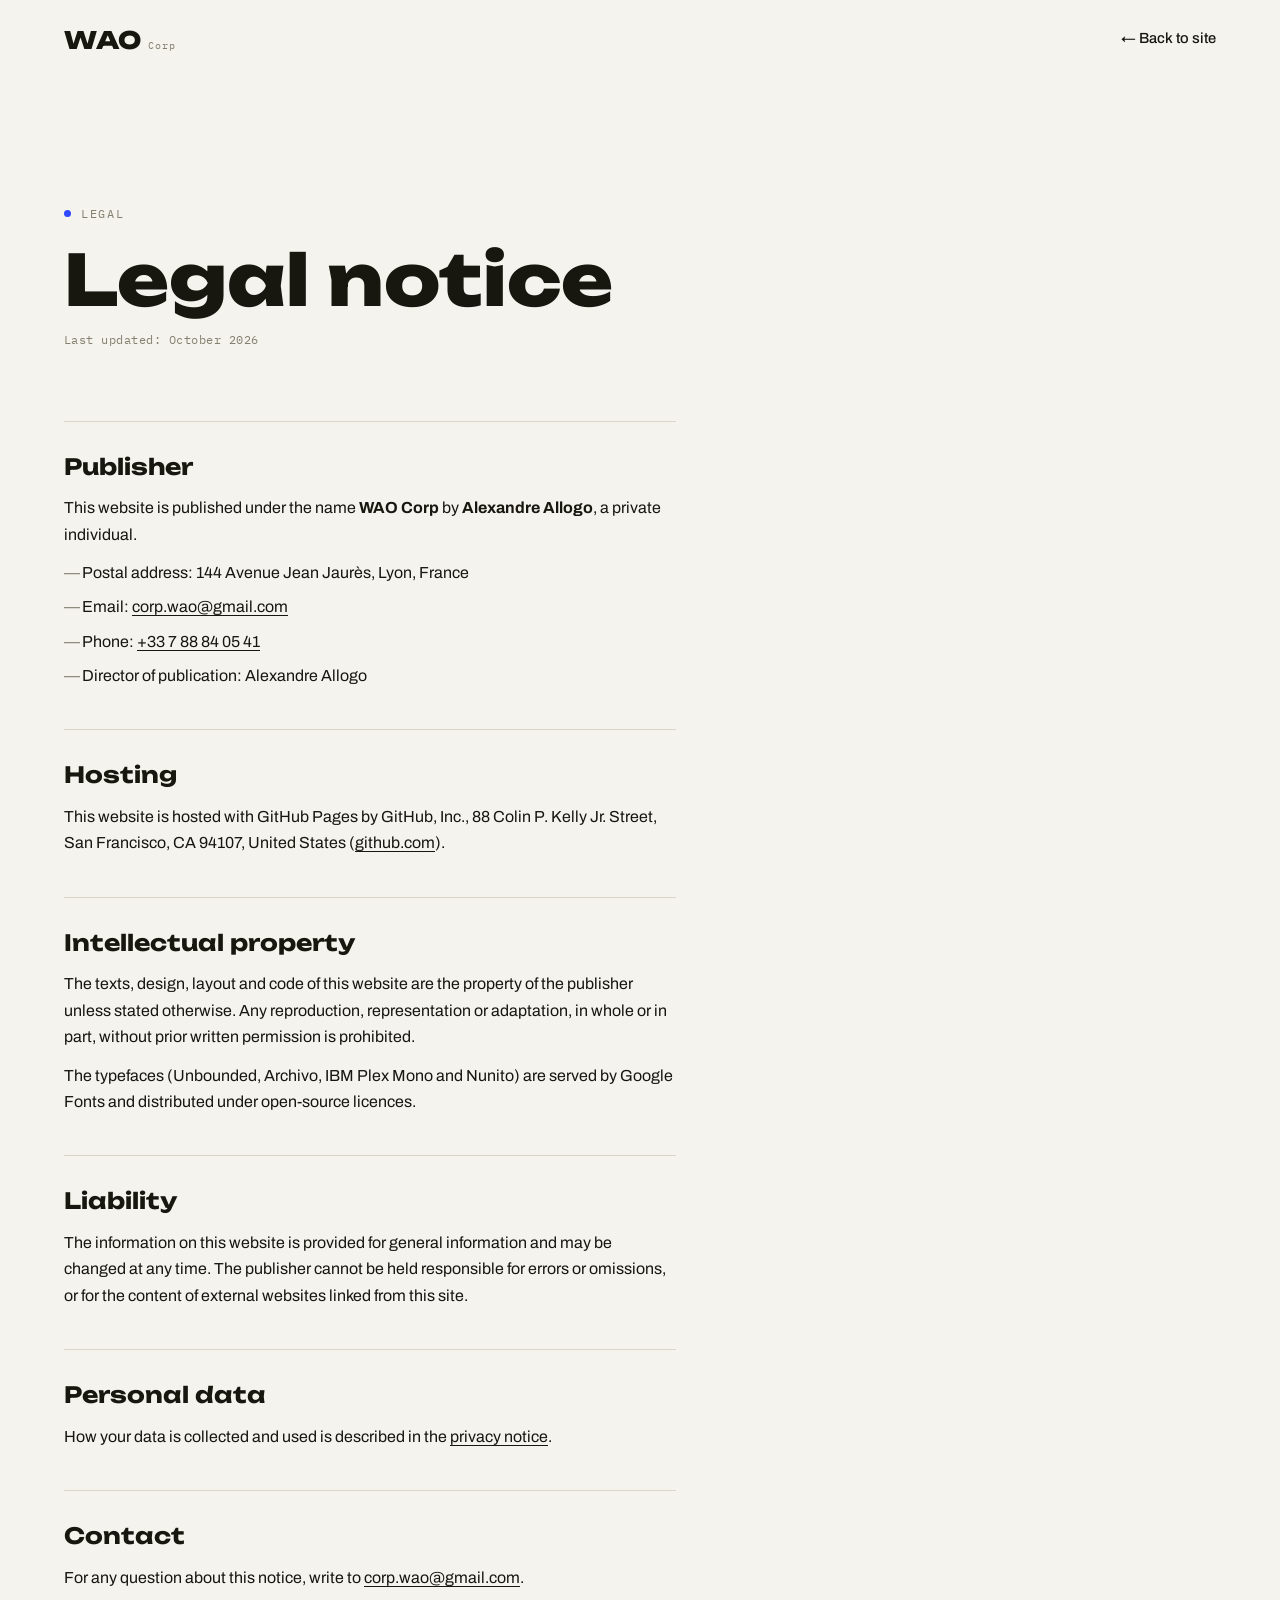
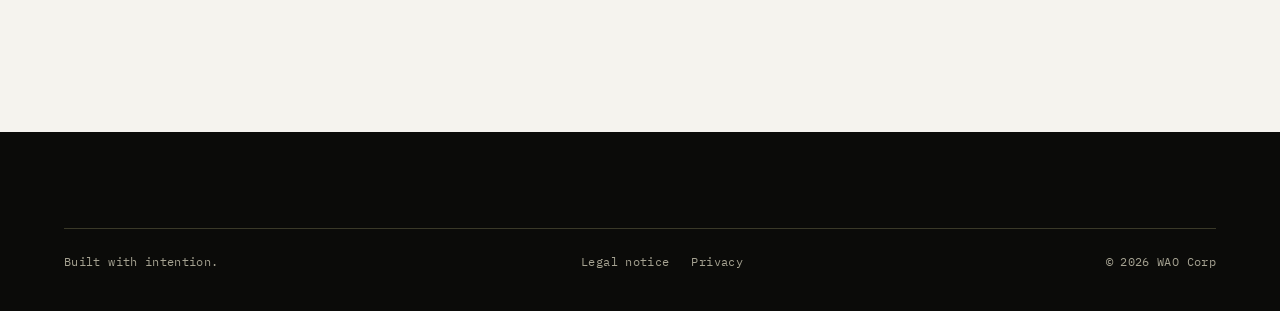
==== legal.html @ aa7c93ce "Add files via upload" ====
<!doctype html>
<html lang="en">
<head>
<meta charset="UTF-8">
<meta name="viewport" content="width=device-width, initial-scale=1, viewport-fit=cover">
<title>Legal notice — WAO Corp</title>
<meta name="description" content="Legal notice for the WAO Corp website: publisher, hosting and intellectual property.">
<meta name="theme-color" content="#F5F3EE">
<link rel="icon" href="favicon.svg" type="image/svg+xml">
<link rel="icon" href="favicon-32.png" sizes="32x32" type="image/png">
<link rel="apple-touch-icon" href="apple-touch-icon.png">

<link rel="preconnect" href="https://fonts.googleapis.com">
<link rel="preconnect" href="https://fonts.gstatic.com" crossorigin>
<link href="https://fonts.googleapis.com/css2?family=Unbounded:wght@500;600;700;800;900&family=Archivo:wght@400;500;600;700&family=IBM+Plex+Mono:wght@400;500&display=swap" rel="stylesheet">

<link rel="stylesheet" href="styles.css">
</head>
<body>

<header class="site-header">
  <a href="index.html" class="logo">WAO<span>Corp</span></a>
  <div class="nav-right">
    <a href="index.html" class="legal-back">← Back to site</a>
  </div>
</header>

<main class="legal-page">
  <div class="container">
    <span class="eyebrow">Legal</span>
    <h1>Legal notice</h1>
    <p class="legal-meta">Last updated: October 2026</p>

    <div class="legal-body">

      <section>
        <h2>Publisher</h2>
        <p>This website is published under the name <strong>WAO Corp</strong> by <strong>Alexandre Allogo</strong>, a private individual.</p>
        <ul>
          <li>Postal address: 144 Avenue Jean Jaurès, Lyon, France</li>
          <li>Email: <a href="mailto:corp.wao@gmail.com">corp.wao@gmail.com</a></li>
          <li>Phone: <a href="tel:+33788840541">+33 7 88 84 05 41</a></li>
          <li>Director of publication: Alexandre Allogo</li>
        </ul>
      </section>

      <section>
        <h2>Hosting</h2>
        <p>This website is hosted with GitHub Pages by GitHub, Inc., 88 Colin P. Kelly Jr. Street, San Francisco, CA 94107, United States (<a href="https://github.com" rel="noopener">github.com</a>).</p>
      </section>

      <section>
        <h2>Intellectual property</h2>
        <p>The texts, design, layout and code of this website are the property of the publisher unless stated otherwise. Any reproduction, representation or adaptation, in whole or in part, without prior written permission is prohibited.</p>
        <p>The typefaces (Unbounded, Archivo, IBM Plex Mono and Nunito) are served by Google Fonts and distributed under open-source licences.</p>
      </section>

      <section>
        <h2>Liability</h2>
        <p>The information on this website is provided for general information and may be changed at any time. The publisher cannot be held responsible for errors or omissions, or for the content of external websites linked from this site.</p>
      </section>

      <section>
        <h2>Personal data</h2>
        <p>How your data is collected and used is described in the <a href="privacy.html">privacy notice</a>.</p>
      </section>

      <section>
        <h2>Contact</h2>
        <p>For any question about this notice, write to <a href="mailto:corp.wao@gmail.com">corp.wao@gmail.com</a>.</p>
      </section>

    </div>
  </div>
</main>

<footer class="site-footer">
  <div class="container">
    <div class="footer-bottom">
      <span>Built with intention.</span>
      <span class="footer-legal"><a href="legal.html">Legal notice</a><a href="privacy.html">Privacy</a></span>
      <span>© <span data-year>2026</span> WAO Corp</span>
    </div>
  </div>
</footer>

<script src="script.js"></script>
</body>
</html>
---- styles.css ----
/* ==========================================================================
   WAO Corp — Design tokens
   ========================================================================== */

:root {
  /* Base neutrals — warm, deliberate off-white/black (not pure) */
  --paper: #F5F3EE;
  --paper-alt: #ECE8DF;
  --black: #0B0B09;
  --charcoal: #18170F;
  --ink: #17160F;
  --grey: #83806F;
  --grey-soft: #A6A392;
  --line: #D9D5C7;
  --line-on-dark: #3A3928;
  --white: #FFFEFB;

  /* Accents — used sparingly, on CTAs / tags / hovers only */
  --blue: #2F49FF;
  --green: #C3FF4D;
  --pink: #FFB6CE;
  --yellow: #F2DE4C;

  /* Type — MONK (Rasio Std) is the brand's licensed display face; it is
     not hosted anywhere this stylesheet can load, so it leads the stack
     and 'Unbounded' (bold, geometric, close in spirit) stands in until
     the licensed files are added below. */
  --font-display: 'MONK', 'Unbounded', 'Arial Narrow', sans-serif;
  --font-body: 'Archivo', 'Helvetica Neue', Arial, sans-serif;
  --font-mono: 'IBM Plex Mono', 'Courier New', monospace;

  /* Scale */
  --container: 1360px;
  --gutter: clamp(20px, 5vw, 64px);
  --section-pad: clamp(72px, 11vw, 168px);

  color-scheme: light;
}

/* WAO Corp is a fixed brand identity (light paper base, deliberate dark
   sections for contrast) rather than a viewer-theme-following page. */

/* To switch on the licensed MONK font: drop its files in a /fonts folder
   next to this stylesheet and uncomment the block below (add one
   @font-face per weight the license includes; font-weight ranges work
   for a variable file). Nothing else in this stylesheet needs to change —
   every heading already requests 'MONK' first.
@font-face {
  font-family: 'MONK';
  src: url('fonts/Monk-Bold.woff2') format('woff2'),
       url('fonts/Monk-Bold.otf') format('opentype');
  font-weight: 700;
  font-display: swap;
}
@font-face {
  font-family: 'MONK';
  src: url('fonts/Monk-Black.woff2') format('woff2'),
       url('fonts/Monk-Black.otf') format('opentype');
  font-weight: 900;
  font-display: swap;
}
*/

* , *::before, *::after { box-sizing: border-box; }

html {
  scroll-behavior: smooth;
}

@media (prefers-reduced-motion: reduce) {
  html { scroll-behavior: auto; }
  *, *::before, *::after {
    animation-duration: 0.01ms !important;
    animation-iteration-count: 1 !important;
    transition-duration: 0.01ms !important;
    scroll-behavior: auto !important;
  }
}

body {
  margin: 0;
  background: var(--paper);
  color: var(--ink);
  font-family: var(--font-body);
  font-size: 16px;
  line-height: 1.5;
  -webkit-font-smoothing: antialiased;
  text-rendering: optimizeLegibility;
  overflow-x: hidden;
}

img { max-width: 100%; display: block; }

a { color: inherit; text-decoration: none; }

button {
  font: inherit;
  color: inherit;
  background: none;
  border: none;
  cursor: pointer;
}

ul { list-style: none; margin: 0; padding: 0; }

h1, h2, h3, h4, p { margin: 0; }

::selection { background: var(--black); color: var(--paper); }

.container {
  width: 100%;
  max-width: var(--container);
  margin-inline: auto;
  padding-inline: var(--gutter);
}

.eyebrow {
  font-family: var(--font-mono);
  font-size: 0.75rem;
  letter-spacing: 0.14em;
  text-transform: uppercase;
  color: var(--grey);
  display: inline-flex;
  align-items: center;
  gap: 10px;
}

.eyebrow::before {
  content: '';
  width: 7px;
  height: 7px;
  border-radius: 50%;
  background: var(--blue);
  flex-shrink: 0;
}

.eyebrow--on-dark { color: var(--grey-soft); }

/* Reveal-on-scroll: visible at rest, animates when JS + IO are available */
.reveal {
  opacity: 1;
  transform: none;
}
.js .reveal {
  opacity: 0;
  transform: translateY(24px);
  transition: opacity 0.8s cubic-bezier(0.16, 1, 0.3, 1), transform 0.8s cubic-bezier(0.16, 1, 0.3, 1);
}
.js .reveal.is-visible {
  opacity: 1;
  transform: none;
}

/* Stagger children of a revealed group */
.reveal-group.is-visible .reveal-item { transition-delay: var(--stagger, 0ms); }

/* ==========================================================================
   Buttons
   ========================================================================== */

.btn {
  display: inline-flex;
  align-items: center;
  gap: 10px;
  padding: 16px 30px;
  font-family: var(--font-body);
  font-weight: 600;
  font-size: 0.95rem;
  border-radius: 999px;
  border: 1px solid transparent;
  transition: transform 0.4s cubic-bezier(0.16, 1, 0.3, 1), background 0.3s ease, color 0.3s ease, border-color 0.3s ease;
  white-space: nowrap;
}

.btn:hover { transform: translateY(-2px); }
.btn:active { transform: translateY(0); }

.btn-primary {
  background: var(--black);
  color: var(--paper);
}
.btn-primary:hover { background: var(--blue); color: var(--white); }

.btn-ghost {
  background: transparent;
  color: var(--ink);
  border-color: var(--line);
}
.btn-ghost:hover { border-color: var(--ink); }

.btn-on-dark {
  background: var(--paper);
  color: var(--black);
}
.btn-on-dark:hover { background: var(--green); }

.btn-ghost-on-dark {
  background: transparent;
  color: var(--paper);
  border-color: var(--line-on-dark);
}
.btn-ghost-on-dark:hover { border-color: var(--paper); }

.btn-arrow {
  display: inline-block;
  transition: transform 0.4s cubic-bezier(0.16, 1, 0.3, 1);
}
.btn:hover .btn-arrow { transform: translateX(4px); }

/* ==========================================================================
   Header / Nav
   ========================================================================== */

.site-header {
  position: fixed;
  top: 0;
  left: 0;
  right: 0;
  z-index: 100;
  padding: 22px var(--gutter);
  padding-top: calc(22px + env(safe-area-inset-top, 0px));
  display: flex;
  align-items: center;
  justify-content: space-between;
  transition: background 0.4s ease, border-color 0.4s ease, padding 0.4s ease;
  border-bottom: 1px solid transparent;
}

.site-header.is-scrolled {
  background: rgba(245, 243, 238, 0.86);
  backdrop-filter: blur(10px);
  -webkit-backdrop-filter: blur(10px);
  border-bottom-color: var(--line);
  padding-block: 16px;
}

.logo {
  font-family: var(--font-display);
  font-weight: 800;
  font-size: 1.5rem;
  letter-spacing: 0.01em;
  display: flex;
  align-items: baseline;
  gap: 6px;
  z-index: 2;
}
.logo span { color: var(--grey); font-family: var(--font-mono); font-size: 0.6rem; font-weight: 400; letter-spacing: 0.1em; }

.nav-links {
  display: flex;
  align-items: center;
  gap: 40px;
}

.nav-links a {
  font-size: 0.92rem;
  font-weight: 500;
  position: relative;
  padding-bottom: 4px;
}

.nav-links a::after {
  content: '';
  position: absolute;
  left: 0;
  bottom: 0;
  width: 0;
  height: 1px;
  background: var(--ink);
  transition: width 0.35s cubic-bezier(0.16, 1, 0.3, 1);
}

.nav-links a:hover::after { width: 100%; }

.nav-right { display: flex; align-items: center; gap: 28px; }

.nav-cta { display: inline-flex; }

.nav-toggle {
  display: none;
  flex-direction: column;
  justify-content: center;
  gap: 5px;
  width: 32px;
  height: 24px;
  z-index: 201;
}
.nav-toggle span {
  display: block;
  height: 2px;
  width: 100%;
  background: var(--ink);
  transition: transform 0.35s ease, opacity 0.35s ease, background 0.35s ease;
}
.nav-toggle[aria-expanded="true"] span:nth-child(1) { transform: translateY(7px) rotate(45deg); }
.nav-toggle[aria-expanded="true"] span:nth-child(2) { opacity: 0; }
.nav-toggle[aria-expanded="true"] span:nth-child(3) { transform: translateY(-7px) rotate(-45deg); }

.mobile-menu {
  position: fixed;
  inset: 0;
  background: var(--black);
  color: var(--paper);
  z-index: 200;
  display: flex;
  flex-direction: column;
  justify-content: center;
  padding: var(--gutter);
  overflow-y: auto;
  transform: translateY(-100%);
  transition: transform 0.5s cubic-bezier(0.65, 0, 0.35, 1);
}
.mobile-menu.is-open { transform: translateY(0); }

.mobile-menu-links {
  display: flex;
  flex-direction: column;
  gap: 18px;
}
.mobile-menu-links a {
  font-family: var(--font-display);
  font-size: clamp(2.2rem, 11vw, 3.2rem);
  font-weight: 700;
  line-height: 1.05;
}
.mobile-menu-foot {
  margin-top: 56px;
  display: flex;
  flex-direction: column;
  gap: 10px;
  color: var(--grey-soft);
  font-family: var(--font-mono);
  font-size: 0.8rem;
}
.mobile-menu-foot a { color: var(--paper); }

/* ==========================================================================
   Hero
   ========================================================================== */

.hero {
  position: relative;
  padding-top: clamp(150px, 24vw, 240px);
  padding-bottom: clamp(80px, 10vw, 120px);
  overflow: hidden;
}

.hero-watermark {
  position: absolute;
  top: 46%;
  left: 50%;
  transform: translate(-50%, -50%);
  font-family: var(--font-display);
  font-weight: 900;
  font-size: clamp(20rem, 46vw, 44rem);
  line-height: 1;
  color: transparent;
  -webkit-text-stroke: 1px var(--line);
  white-space: nowrap;
  pointer-events: none;
  user-select: none;
  z-index: 0;
}

.hero-inner {
  position: relative;
  z-index: 1;
}

.hero-eyebrow-row {
  display: flex;
  align-items: center;
  justify-content: space-between;
  margin-bottom: 28px;
}

.hero h1 {
  font-family: var(--font-display);
  font-weight: 800;
  font-size: clamp(2.8rem, 8vw, 7.2rem);
  line-height: 0.98;
  letter-spacing: -0.01em;
  max-width: 20ch;
  text-wrap: balance;
}

.hero h1 em {
  font-style: normal;
  color: var(--grey);
}

.hero-grid {
  display: grid;
  grid-template-columns: 1.6fr 1fr;
  gap: var(--gutter);
  margin-top: 44px;
  align-items: end;
}

.hero-sub {
  font-size: clamp(1.05rem, 1.4vw, 1.3rem);
  color: var(--ink);
  max-width: 42ch;
  line-height: 1.5;
}

.hero-actions {
  display: flex;
  align-items: center;
  gap: 18px;
  flex-wrap: wrap;
  margin-top: 40px;
}

.hero-tags {
  position: absolute;
  inset: 0;
  z-index: 1;
  pointer-events: none;
}

.hero-tag {
  position: absolute;
  font-family: var(--font-mono);
  font-size: 0.72rem;
  letter-spacing: 0.08em;
  text-transform: uppercase;
  padding: 9px 16px;
  border-radius: 999px;
  border: 1px solid var(--line);
  background: var(--paper);
  white-space: nowrap;
  will-change: transform;
  transition: transform 0.2s ease-out;
}
.hero-tag--1 { top: max(96px, 6%); left: 4%; border-color: var(--blue); color: var(--blue); }
.hero-tag--2 { top: max(140px, 15%); right: 6%; border-color: var(--pink); color: #A9436A; background: var(--paper); }
.hero-tag--3 { top: auto; bottom: 24px; left: 6%; right: auto; border-color: var(--green); color: #4C6B00; }
.hero-tag--4 { top: auto; bottom: 24px; right: 8%; left: auto; }
.hero-tag--5 { top: auto; bottom: 24px; left: 44%; right: auto; border-color: var(--yellow); color: #7A6C00; }

/* ==========================================================================
   Section basics
   ========================================================================== */

section { position: relative; }

.section {
  padding-block: var(--section-pad);
}

.section-alt { background: var(--paper-alt); }

.section-dark {
  background: var(--black);
  color: var(--paper);
}

.section-head {
  display: flex;
  justify-content: space-between;
  align-items: flex-end;
  gap: var(--gutter);
  margin-bottom: clamp(48px, 7vw, 96px);
}

.section-head h2 {
  font-family: var(--font-display);
  font-weight: 800;
  font-size: clamp(2.2rem, 5vw, 4.2rem);
  line-height: 1.02;
  max-width: 16ch;
  text-wrap: balance;
}

.section-head p {
  max-width: 34ch;
  color: var(--grey);
  font-size: 1.02rem;
  padding-bottom: 6px;
}

.hairline {
  height: 1px;
  background: var(--line);
  width: 100%;
  border: none;
  margin: 0;
}
.section-dark .hairline { background: var(--line-on-dark); }

/* ==========================================================================
   Philosophy
   ========================================================================== */

.philosophy-grid {
  display: grid;
  grid-template-columns: 1.3fr 1fr;
  gap: clamp(32px, 6vw, 96px);
  align-items: start;
}

.philosophy-statement {
  font-family: var(--font-display);
  font-weight: 700;
  font-size: clamp(2.1rem, 4.6vw, 3.6rem);
  line-height: 1.08;
  text-wrap: balance;
}

.philosophy-statement .accent { color: var(--ink); }

.philosophy-aside {
  display: flex;
  flex-direction: column;
  gap: 28px;
  padding-top: 12px;
}

.philosophy-aside p {
  font-size: 1.05rem;
  color: var(--ink);
  max-width: 46ch;
}

.philosophy-index {
  font-family: var(--font-mono);
  font-size: 0.8rem;
  color: var(--grey);
  letter-spacing: 0.06em;
}

/* ==========================================================================
   Services
   ========================================================================== */

.service-row {
  display: grid;
  grid-template-columns: 90px 1fr auto;
  align-items: center;
  gap: 24px;
  padding-block: 34px;
  border-top: 1px solid var(--line);
  cursor: pointer;
  transition: background 0.4s ease, padding-inline 0.4s ease;
}
.service-list .service-row:last-child { border-bottom: 1px solid var(--line); }

.service-row:hover,
.service-row.is-open {
  background: var(--black);
  color: var(--paper);
  padding-inline: 24px;
  border-top-color: var(--black);
}
.service-row:hover + .service-row,
.service-row.is-open + .service-row { border-top-color: var(--black); }

.service-index {
  font-family: var(--font-mono);
  font-size: 0.95rem;
  color: var(--grey);
}
.service-row:hover .service-index,
.service-row.is-open .service-index { color: var(--grey-soft); }

.service-main {
  display: flex;
  flex-direction: column;
  gap: 14px;
}

.service-title-line {
  display: flex;
  align-items: center;
  gap: 16px;
  flex-wrap: wrap;
}

.service-title {
  font-family: var(--font-display);
  font-weight: 700;
  font-size: clamp(1.7rem, 3.4vw, 2.7rem);
}

.service-flag {
  font-family: var(--font-mono);
  font-size: 0.65rem;
  letter-spacing: 0.1em;
  text-transform: uppercase;
  color: var(--black);
  background: var(--green);
  padding: 5px 10px;
  border-radius: 999px;
}

.service-desc {
  display: grid;
  grid-template-rows: 0fr;
  transition: grid-template-rows 0.5s cubic-bezier(0.16, 1, 0.3, 1);
}
.service-row:hover .service-desc,
.service-row.is-open .service-desc { grid-template-rows: 1fr; }
.service-desc-inner { overflow: hidden; }
.service-desc p {
  max-width: 56ch;
  font-size: 1rem;
  color: var(--grey-soft);
  padding-top: 6px;
}
.service-row:not(:hover):not(.is-open) .service-desc p { color: transparent; }

.service-arrow {
  font-family: var(--font-mono);
  font-size: 1.4rem;
  transform: rotate(0deg);
  transition: transform 0.4s cubic-bezier(0.16, 1, 0.3, 1);
}
.service-row:hover .service-arrow,
.service-row.is-open .service-arrow { transform: rotate(45deg); }

/* ==========================================================================
   The Gap
   ========================================================================== */

.gap-statement {
  font-family: var(--font-display);
  font-weight: 800;
  font-size: clamp(2.4rem, 6.4vw, 5.4rem);
  line-height: 1.02;
  max-width: 18ch;
  margin-bottom: clamp(48px, 8vw, 96px);
  text-wrap: balance;
}
.gap-statement .accent { color: var(--grey-soft); }

.gap-columns {
  display: grid;
  grid-template-columns: 1fr auto 1fr;
  gap: clamp(24px, 4vw, 56px);
  align-items: start;
}

.gap-col-label {
  font-family: var(--font-mono);
  font-size: 0.75rem;
  letter-spacing: 0.1em;
  text-transform: uppercase;
  color: var(--grey-soft);
  margin-bottom: 22px;
  display: block;
}

.gap-col ul { display: flex; flex-direction: column; gap: 16px; }

.gap-col li {
  font-family: var(--font-display);
  font-weight: 500;
  font-size: clamp(1.3rem, 2.4vw, 1.8rem);
  padding-bottom: 14px;
  border-bottom: 1px solid var(--line-on-dark);
}

.gap-col--negative li { color: var(--grey-soft); }

.gap-divider {
  width: 1px;
  background: var(--line-on-dark);
  position: relative;
  min-height: 100%;
}
.gap-divider span {
  position: absolute;
  top: 50%;
  left: 50%;
  transform: translate(-50%, -50%) rotate(90deg);
  white-space: nowrap;
  font-family: var(--font-mono);
  font-size: 0.7rem;
  letter-spacing: 0.16em;
  color: var(--grey);
  background: var(--black);
  padding: 4px 10px;
}

.gap-close {
  margin-top: clamp(48px, 8vw, 96px);
  font-size: 1.15rem;
  color: var(--grey-soft);
  max-width: 46ch;
}
.gap-close strong { color: var(--paper); font-weight: 600; }

/* -- Animated background (Summit Storm canvas) -------------------------- */

.the-gap-section {
  position: relative;
  overflow: hidden;
  color: var(--paper);
}

.gap-canvas {
  position: absolute;
  inset: 0;
  width: 100%;
  height: 100%;
  display: block;
  z-index: 0;
}

.gap-overlay {
  position: absolute;
  inset: 0;
  background: rgba(4, 7, 13, 0.62);
  z-index: 1;
  pointer-events: none;
}

.gap-content {
  position: relative;
  z-index: 2;
}

/* -- HUD (ported from Summit Storm, scoped to this section) ------------- */

.gap-hud {
  margin-top: clamp(48px, 8vw, 96px);
  display: flex;
  flex-wrap: wrap;
  align-items: flex-end;
  justify-content: space-between;
  gap: 14px 32px;
  padding-top: 18px;
  border-top: 1px solid rgba(157, 176, 200, 0.28);
  font-family: 'Nunito', 'Varela Round', 'Arial Rounded MT Bold', 'Helvetica Neue', Arial, sans-serif;
  font-weight: 800;
}

.gap-hud-prog {
  flex: 0 0 100%;
  height: 2px;
  background: rgba(157, 176, 200, 0.28);
  overflow: hidden;
  margin-top: -18px;
}
.gap-hud-prog i {
  display: block;
  height: 100%;
  background: #ffb45a;
  transform-origin: left;
  transform: scaleX(0);
}

.gap-hud-readouts {
  display: flex;
  flex-wrap: wrap;
  gap: 10px 28px;
  margin: 0;
  min-width: 0;
}
.gap-hud-readouts div { min-width: 0; }
.gap-hud-readouts .val { min-width: 8ch; }
.gap-hud-readouts .status { min-width: 0; }

.gap-hud dt {
  font-size: 0.66rem;
  font-weight: 900;
  letter-spacing: 0.18em;
  text-transform: uppercase;
  color: #9db0c8;
}
.gap-hud dd {
  margin: 3px 0 0;
  font-size: 1rem;
  font-weight: 800;
  font-variant-numeric: tabular-nums;
  color: var(--paper);
}

.gap-hud-ctrl { display: flex; align-items: center; gap: 12px; }
.gap-hud-ctrl label {
  font-size: 0.66rem;
  font-weight: 900;
  letter-spacing: 0.18em;
  text-transform: uppercase;
  color: #9db0c8;
}
.gap-hud-ctrl input { width: 9rem; accent-color: #ffb45a; }
.gap-hud-ctrl input:focus-visible { outline: 2px solid #ffb45a; outline-offset: 4px; }

/* ==========================================================================
   Process
   ========================================================================== */

.process-list {
  display: grid;
  grid-template-columns: repeat(4, 1fr);
  gap: 1px;
  background: var(--line);
  border: 1px solid var(--line);
}

.process-step {
  background: var(--paper);
  padding: 40px 28px;
  display: flex;
  flex-direction: column;
  gap: 22px;
  min-height: 280px;
  transition: background 0.4s ease, color 0.4s ease;
}
.process-step:hover { background: var(--ink); color: var(--paper); }
.process-step:hover .process-num { color: var(--green); }
.process-step:hover .process-desc { color: var(--grey-soft); }

.process-num {
  font-family: var(--font-mono);
  font-size: 0.95rem;
  color: var(--grey);
  transition: color 0.4s ease;
}

.process-title {
  font-family: var(--font-display);
  font-weight: 700;
  font-size: clamp(1.5rem, 2.4vw, 1.9rem);
  margin-top: auto;
}

.process-desc {
  color: var(--grey);
  font-size: 0.96rem;
  transition: color 0.4s ease;
}

/* ==========================================================================
   Why WAO
   ========================================================================== */

.why-list { display: flex; flex-direction: column; }

.why-line {
  display: flex;
  align-items: baseline;
  gap: clamp(16px, 3vw, 40px);
  padding-block: clamp(20px, 3vw, 34px);
  border-top: 1px solid var(--line);
}
.why-list .why-line:last-child { border-bottom: 1px solid var(--line); }

.why-num {
  font-family: var(--font-mono);
  font-size: 0.85rem;
  color: var(--grey);
  flex-shrink: 0;
}

.why-text {
  font-family: var(--font-display);
  font-weight: 700;
  font-size: clamp(1.7rem, 4.4vw, 3.2rem);
  line-height: 1.08;
}
.why-text .fade { color: var(--grey-soft); }

.why-close {
  margin-top: clamp(40px, 6vw, 72px);
  max-width: 52ch;
  font-size: 1.15rem;
  color: var(--grey);
}
.why-close strong { color: var(--ink); font-weight: 600; }

/* ==========================================================================
   Work / Case studies
   ========================================================================== */

.work-list {
  display: flex;
  flex-direction: column;
  gap: clamp(64px, 9vw, 140px);
}

.work-item {
  display: grid;
  grid-template-columns: 1fr 1fr;
  gap: clamp(28px, 5vw, 72px);
  align-items: center;
}

.work-item:nth-child(even) .work-visual { order: 2; }
.work-item:nth-child(even) .work-copy { order: 1; }

.work-visual {
  aspect-ratio: 4 / 3;
  border-radius: 6px;
  overflow: hidden;
  position: relative;
  border: 1px solid var(--line);
}

.work-visual-canvas {
  position: absolute;
  inset: 0;
  transition: transform 0.7s cubic-bezier(0.16, 1, 0.3, 1);
}
.work-item:hover .work-visual-canvas { transform: scale(1.045); }

.work-industry {
  position: absolute;
  bottom: 18px;
  left: 18px;
  font-family: var(--font-mono);
  font-size: 0.7rem;
  letter-spacing: 0.08em;
  text-transform: uppercase;
  padding: 7px 12px;
  border-radius: 999px;
  background: rgba(245, 243, 238, 0.92);
  color: var(--ink);
}

.work-copy { display: flex; flex-direction: column; gap: 18px; }

.work-index { font-family: var(--font-mono); font-size: 0.85rem; color: var(--grey); }

.work-name {
  font-family: var(--font-display);
  font-weight: 800;
  font-size: clamp(2.2rem, 4.6vw, 3.4rem);
}

.work-desc { font-size: 1.05rem; color: var(--grey); max-width: 44ch; }

.work-services {
  display: flex;
  flex-wrap: wrap;
  gap: 10px;
  margin-top: 6px;
}

.work-tag {
  font-family: var(--font-mono);
  font-size: 0.72rem;
  letter-spacing: 0.05em;
  padding: 7px 13px;
  border-radius: 999px;
  border: 1px solid var(--line);
  color: var(--grey);
}

.work-note {
  margin-top: clamp(48px, 7vw, 88px);
  padding-top: 28px;
  border-top: 1px solid var(--line);
  font-size: 0.95rem;
  color: var(--grey);
  max-width: 60ch;
}

/* ==========================================================================
   Pricing
   ========================================================================== */

.pricing-grid {
  display: grid;
  grid-template-columns: repeat(3, 1fr);
  gap: clamp(16px, 2vw, 24px);
  align-items: stretch;
}

.pricing-card {
  display: flex;
  flex-direction: column;
  gap: 22px;
  padding: clamp(28px, 3vw, 40px) clamp(24px, 2.6vw, 32px);
  border: 1px solid var(--line);
  background: var(--paper);
}

.pricing-card--featured {
  background: var(--black);
  color: var(--paper);
  border-color: var(--black);
}

.pricing-badge {
  align-self: flex-start;
  font-family: var(--font-mono);
  font-size: 0.65rem;
  letter-spacing: 0.1em;
  text-transform: uppercase;
  color: var(--black);
  background: var(--green);
  padding: 5px 10px;
  border-radius: 999px;
}

.pricing-head { display: flex; flex-direction: column; gap: 8px; }

.pricing-name {
  font-family: var(--font-display);
  font-weight: 700;
  font-size: clamp(1.7rem, 2.6vw, 2.2rem);
}

.pricing-scope {
  font-family: var(--font-mono);
  font-size: 0.78rem;
  letter-spacing: 0.04em;
  color: var(--grey);
}
.pricing-card--featured .pricing-scope { color: var(--grey-soft); }

.pricing-audience {
  font-weight: 600;
  font-size: 0.98rem;
}

.pricing-desc {
  font-size: 0.95rem;
  color: var(--grey);
  line-height: 1.55;
}
.pricing-card--featured .pricing-desc { color: var(--grey-soft); }

.pricing-features {
  display: flex;
  flex-direction: column;
  gap: 11px;
  padding-top: 4px;
  border-top: 1px solid var(--line);
}
.pricing-card--featured .pricing-features { border-top-color: var(--line-on-dark); }

.pricing-features li {
  font-size: 0.92rem;
  padding-left: 18px;
  position: relative;
  line-height: 1.4;
}
.pricing-features li::before {
  content: '—';
  position: absolute;
  left: 0;
  color: var(--grey);
}
.pricing-card--featured .pricing-features li::before { color: var(--grey-soft); }

.pricing-foot {
  margin-top: auto;
  display: flex;
  flex-direction: column;
  gap: 18px;
  padding-top: 18px;
}

.pricing-timeline {
  font-family: var(--font-mono);
  font-size: 0.8rem;
  color: var(--grey);
  display: flex;
  flex-direction: column;
  gap: 4px;
}
.pricing-card--featured .pricing-timeline { color: var(--grey-soft); }
.pricing-timeline span { color: var(--grey-soft); text-transform: uppercase; letter-spacing: 0.08em; font-size: 0.68rem; }
.pricing-card--featured .pricing-timeline span { color: var(--grey); }

.pricing-followup {
  margin-top: clamp(16px, 2vw, 24px);
  border: 1px solid var(--line);
  padding: clamp(24px, 3vw, 36px);
  display: grid;
  grid-template-columns: 1.4fr 1fr auto;
  gap: clamp(20px, 3vw, 40px);
  align-items: center;
}

.pricing-followup-head { display: flex; flex-direction: column; gap: 6px; }
.pricing-followup-head .eyebrow { margin-bottom: 2px; }

.pricing-followup-title {
  font-family: var(--font-display);
  font-weight: 700;
  font-size: clamp(1.3rem, 2.2vw, 1.6rem);
}

.pricing-followup-list {
  display: flex;
  flex-wrap: wrap;
  gap: 8px 10px;
}

.pricing-followup-list li {
  font-family: var(--font-mono);
  font-size: 0.72rem;
  letter-spacing: 0.03em;
  padding: 6px 12px;
  border-radius: 999px;
  border: 1px solid var(--line);
  color: var(--grey);
}

/* ==========================================================================
   Contact
   ========================================================================== */

.contact-section { background: var(--paper-alt); }

.contact-grid {
  display: grid;
  grid-template-columns: 0.95fr 1.05fr;
  gap: clamp(40px, 6vw, 96px);
  align-items: start;
}

.contact-heading {
  font-family: var(--font-display);
  font-weight: 800;
  font-size: clamp(2.2rem, 5vw, 4rem);
  line-height: 1.04;
  max-width: 14ch;
  text-wrap: balance;
}

.contact-sub {
  margin-top: 20px;
  font-size: 1.05rem;
  color: var(--grey);
  max-width: 42ch;
}

.contact-info-grid {
  margin-top: clamp(36px, 5vw, 56px);
  display: grid;
  grid-template-columns: 1fr 1fr;
  border-top: 1px solid var(--line);
  border-left: 1px solid var(--line);
}

.contact-info-item {
  padding: 22px clamp(16px, 2vw, 24px);
  border-right: 1px solid var(--line);
  border-bottom: 1px solid var(--line);
  display: flex;
  flex-direction: column;
  gap: 8px;
}

.contact-info-label {
  font-family: var(--font-mono);
  font-size: 0.7rem;
  letter-spacing: 0.1em;
  text-transform: uppercase;
  color: var(--grey);
}

.contact-info-value {
  font-family: var(--font-display);
  font-weight: 600;
  font-size: clamp(1.05rem, 1.8vw, 1.35rem);
  position: relative;
  display: inline-block;
  align-self: flex-start;
  word-break: break-word;
}
a.contact-info-value::after {
  content: '';
  position: absolute;
  left: 0;
  bottom: -2px;
  width: 0;
  height: 1px;
  background: var(--ink);
  transition: width 0.35s cubic-bezier(0.16, 1, 0.3, 1);
}
a.contact-info-value:hover::after { width: 100%; }

.contact-actions {
  margin-top: clamp(28px, 4vw, 40px);
  display: flex;
  flex-wrap: wrap;
  gap: 16px;
}

.contact-note {
  margin-top: 28px;
  font-size: 0.88rem;
  color: var(--grey);
  max-width: 46ch;
}

/* -- Quote form -------------------------------------------------------- */

.contact-form-wrap { position: relative; }

.contact-form {
  display: flex;
  flex-direction: column;
  gap: 24px;
  padding: clamp(28px, 3vw, 40px);
  background: var(--paper);
  border: 1px solid var(--line);
}

.form-row {
  display: grid;
  grid-template-columns: 1fr 1fr;
  gap: 20px;
}

.form-field {
  display: flex;
  flex-direction: column;
  gap: 8px;
}

.form-field label {
  font-family: var(--font-mono);
  font-size: 0.7rem;
  letter-spacing: 0.08em;
  text-transform: uppercase;
  color: var(--grey);
}

.form-field input,
.form-field select,
.form-field textarea {
  font-family: var(--font-body);
  font-size: 1rem;
  color: var(--ink);
  background: transparent;
  border: none;
  border-bottom: 1px solid var(--line);
  padding-block: 10px;
  border-radius: 0;
  appearance: none;
  -webkit-appearance: none;
  transition: border-color 0.3s ease;
}

.form-field select {
  background-image: linear-gradient(45deg, transparent 50%, var(--grey) 50%), linear-gradient(135deg, var(--grey) 50%, transparent 50%);
  background-position: calc(100% - 4px) center, calc(100% - 10px) center;
  background-size: 6px 6px, 6px 6px;
  background-repeat: no-repeat;
  padding-right: 20px;
}

.form-field textarea {
  resize: vertical;
  min-height: 110px;
  line-height: 1.5;
  font-family: var(--font-body);
}

.form-field input:focus,
.form-field select:focus,
.form-field textarea:focus {
  outline: none;
  border-color: var(--ink);
}

.form-field input::placeholder,
.form-field textarea::placeholder { color: var(--grey-soft); }

.budget-group {
  display: flex;
  flex-wrap: wrap;
  gap: 10px;
}

.budget-pill { position: relative; }

.budget-pill input {
  position: absolute;
  opacity: 0;
  width: 1px;
  height: 1px;
}

.budget-pill label {
  display: inline-flex;
  font-family: var(--font-mono);
  font-size: 0.78rem;
  letter-spacing: 0.02em;
  text-transform: none;
  padding: 9px 16px;
  border-radius: 999px;
  border: 1px solid var(--line);
  color: var(--ink);
  cursor: pointer;
  transition: background 0.25s ease, color 0.25s ease, border-color 0.25s ease;
}

.budget-pill input:checked + label {
  background: var(--black);
  border-color: var(--black);
  color: var(--paper);
}

.budget-pill input:focus-visible + label {
  outline: 2px solid var(--blue);
  outline-offset: 2px;
}

.form-note {
  font-size: 0.82rem;
  color: var(--grey);
}

.form-submit {
  align-self: flex-start;
}
.form-submit:disabled {
  opacity: 0.55;
  cursor: progress;
  transform: none;
}

.form-error {
  font-size: 0.9rem;
  color: #A3341F;
  border-left: 2px solid #A3341F;
  padding-left: 12px;
}

.form-hp {
  position: absolute;
  left: -9999px;
  width: 1px;
  height: 1px;
  opacity: 0;
}

.form-confirm {
  display: none;
  flex-direction: column;
  gap: 10px;
  padding: clamp(28px, 3vw, 40px);
  background: var(--paper);
  border: 1px solid var(--line);
  text-align: left;
}
.form-confirm.is-visible { display: flex; }
.contact-form.is-hidden { display: none; }

.form-confirm-title {
  font-family: var(--font-display);
  font-weight: 700;
  font-size: clamp(1.4rem, 2.4vw, 1.8rem);
}

.form-confirm p { color: var(--grey); max-width: 46ch; }

/* ==========================================================================
   CTA
   ========================================================================== */

.cta-section {
  padding-block: clamp(96px, 16vw, 220px);
  text-align: center;
}

.cta-heading {
  font-family: var(--font-display);
  font-weight: 800;
  font-size: clamp(3rem, 10vw, 8rem);
  line-height: 0.98;
  margin-inline: auto;
  max-width: 16ch;
  text-wrap: balance;
}

.cta-sub {
  margin-top: 24px;
  font-size: clamp(1.05rem, 1.8vw, 1.35rem);
  color: rgba(23, 22, 15, 0.72);
}

.cta-actions {
  margin-top: 48px;
  display: flex;
  justify-content: center;
}

/* ==========================================================================
   Footer
   ========================================================================== */

.site-footer {
  background: var(--black);
  color: var(--paper);
  padding-top: clamp(56px, 8vw, 96px);
  padding-bottom: clamp(28px, 4vw, 40px);
}

.footer-top {
  display: grid;
  grid-template-columns: 1.4fr 1fr 1fr;
  gap: clamp(32px, 6vw, 64px);
  padding-bottom: clamp(48px, 7vw, 80px);
}

.footer-brand {
  font-family: var(--font-display);
  font-weight: 800;
  font-size: clamp(2.4rem, 5vw, 3.4rem);
  max-width: 10ch;
  line-height: 0.98;
}

.footer-col h4 {
  font-family: var(--font-mono);
  font-size: 0.7rem;
  letter-spacing: 0.1em;
  text-transform: uppercase;
  color: var(--grey-soft);
  margin-bottom: 18px;
}

.footer-col ul { display: flex; flex-direction: column; gap: 12px; }

.footer-col a,
.footer-col span {
  font-size: 1.02rem;
  color: var(--paper);
}
.footer-col a { position: relative; display: inline-block; }
.footer-col a::after {
  content: '';
  position: absolute;
  left: 0;
  bottom: -2px;
  width: 0;
  height: 1px;
  background: var(--paper);
  transition: width 0.35s cubic-bezier(0.16, 1, 0.3, 1);
}
.footer-col a:hover::after { width: 100%; }

.footer-bottom {
  display: flex;
  justify-content: space-between;
  align-items: center;
  padding-top: 24px;
  border-top: 1px solid var(--line-on-dark);
  font-family: var(--font-mono);
  font-size: 0.75rem;
  letter-spacing: 0.03em;
  color: var(--grey-soft);
  flex-wrap: wrap;
  gap: 12px;
}

/* ==========================================================================
   Legal pages (legal.html, privacy.html)
   ========================================================================== */

.footer-legal { display: flex; gap: 22px; }
.footer-legal a {
  color: var(--grey-soft);
  transition: color 0.3s ease;
}
.footer-legal a:hover { color: var(--paper); }

.legal-back {
  font-size: 0.92rem;
  font-weight: 500;
  padding-bottom: 3px;
  border-bottom: 1px solid transparent;
  transition: border-color 0.3s ease;
}
.legal-back:hover { border-bottom-color: var(--ink); }

.legal-page {
  padding-top: clamp(130px, 18vw, 200px);
  padding-bottom: var(--section-pad);
}

.legal-page h1 {
  font-family: var(--font-display);
  font-weight: 800;
  font-size: clamp(2.4rem, 6vw, 4.4rem);
  line-height: 1.02;
  margin-top: 20px;
}

.legal-meta {
  margin-top: 14px;
  font-family: var(--font-mono);
  font-size: 0.78rem;
  letter-spacing: 0.04em;
  color: var(--grey);
}

.legal-body {
  max-width: 68ch;
  margin-top: clamp(40px, 6vw, 72px);
  display: flex;
  flex-direction: column;
  gap: 40px;
}

.legal-body section {
  display: flex;
  flex-direction: column;
  gap: 12px;
  padding-top: 28px;
  border-top: 1px solid var(--line);
}

.legal-body h2 {
  font-family: var(--font-display);
  font-weight: 700;
  font-size: clamp(1.15rem, 2vw, 1.4rem);
}

.legal-body p,
.legal-body li {
  line-height: 1.65;
}

.legal-body ul { display: flex; flex-direction: column; gap: 8px; }
.legal-body li { padding-left: 18px; position: relative; }
.legal-body li::before { content: '—'; position: absolute; left: 0; color: var(--grey); }

.legal-body a {
  text-decoration: underline;
  text-underline-offset: 3px;
}

.todo {
  background: var(--yellow);
  padding: 1px 6px;
  border-radius: 3px;
  font-family: var(--font-mono);
  font-size: 0.88em;
}

/* ==========================================================================
   Custom cursor (desktop, pointer:fine only)
   ========================================================================== */

.cursor-dot {
  position: fixed;
  top: 0;
  left: 0;
  width: 10px;
  height: 10px;
  border-radius: 50%;
  background: var(--blue);
  pointer-events: none;
  z-index: 999;
  transform: translate(-50%, -50%);
  transition: width 0.25s cubic-bezier(0.16, 1, 0.3, 1), height 0.25s cubic-bezier(0.16, 1, 0.3, 1), background 0.25s ease, opacity 0.25s ease;
  opacity: 0;
  mix-blend-mode: difference;
}
.cursor-dot.is-active { opacity: 1; }
.cursor-dot.is-hover {
  width: 46px;
  height: 46px;
  background: var(--paper);
}

@media (hover: none), (pointer: coarse) {
  .cursor-dot { display: none; }
}

/* ==========================================================================
   Responsive
   ========================================================================== */

@media (max-width: 1080px) {
  .nav-links { display: none; }
  .nav-toggle { display: flex; }
  .nav-right .btn { display: none; }

  .hero-grid { grid-template-columns: 1fr; gap: 32px; }
  .philosophy-grid { grid-template-columns: 1fr; }
  .process-list { grid-template-columns: repeat(2, 1fr); }
  .footer-top { grid-template-columns: 1fr 1fr; }
  .footer-brand { grid-column: 1 / -1; max-width: none; }

  .pricing-grid { grid-template-columns: 1fr; }
  .pricing-followup { grid-template-columns: 1fr; align-items: start; }
  .pricing-followup-list { order: 3; }

  .contact-grid { grid-template-columns: 1fr; }
}

@media (max-width: 560px) {
  .contact-info-grid { grid-template-columns: 1fr; }
  .form-row { grid-template-columns: 1fr; }
}

@media (max-width: 860px) {
  .gap-columns { grid-template-columns: 1fr; }
  .gap-divider { width: 100%; height: 1px; min-height: 1px; margin-block: 12px; }
  .gap-divider span { transform: translate(-50%, -50%) rotate(0deg); }

  .work-item { grid-template-columns: 1fr; }
  .work-item:nth-child(even) .work-visual,
  .work-item:nth-child(even) .work-copy { order: initial; }
}

@media (max-width: 640px) {
  :root { --section-pad: 72px; }

  .hero { padding-top: 128px; }
  .hero-watermark { font-size: 13rem; top: 40%; }
  .hero-tag { display: none; }
  .hero-tag--1, .hero-tag--3 { display: inline-flex; }
  .hero-tag--1 {
    top: calc(84px + env(safe-area-inset-top, 0px)); left: 16px; right: auto; bottom: auto;
  }
  .hero-tag--3 {
    top: calc(84px + env(safe-area-inset-top, 0px)); right: 16px; left: auto; bottom: auto;
  }

  .section-head { flex-direction: column; align-items: flex-start; gap: 16px; }

  .service-row { grid-template-columns: 40px 1fr; }
  .service-arrow { display: none; }

  .process-list { grid-template-columns: 1fr; }
  .process-step { min-height: unset; }

  .footer-top { grid-template-columns: 1fr; }

  .cta-heading { max-width: 12ch; }
}


/* -- Animated background (signal / sound-wave canvas) ------------------- */

.cta-section {
  position: relative;
  overflow: hidden;
  background: var(--pink);
  color: var(--ink);
}

.cta-canvas {
  position: absolute;
  inset: 0;
  width: 100%;
  height: 100%;
  display: block;
  z-index: 0;
}

.cta-section .container {
  position: relative;
  z-index: 2;
}

.cta-section .btn:focus-visible {
  outline: 2px solid var(--blue);
  outline-offset: 4px;
}

.cta-readout {
  position: absolute;
  left: 0;
  right: 0;
  bottom: 22px;
  z-index: 2;
  display: flex;
  justify-content: space-between;
  gap: 16px;
  padding-inline: var(--gutter);
  font-family: var(--font-mono);
  font-size: 0.7rem;
  letter-spacing: 0.14em;
  text-transform: uppercase;
  color: rgba(23, 22, 15, 0.62);
  pointer-events: none;
}
.cta-readout b {
  font-weight: 400;
  color: var(--ink);
  font-variant-numeric: tabular-nums;
}

@media (max-width: 720px) {
  .cta-readout { display: none; }
}

.cta-section .eyebrow { color: rgba(23, 22, 15, 0.7); }
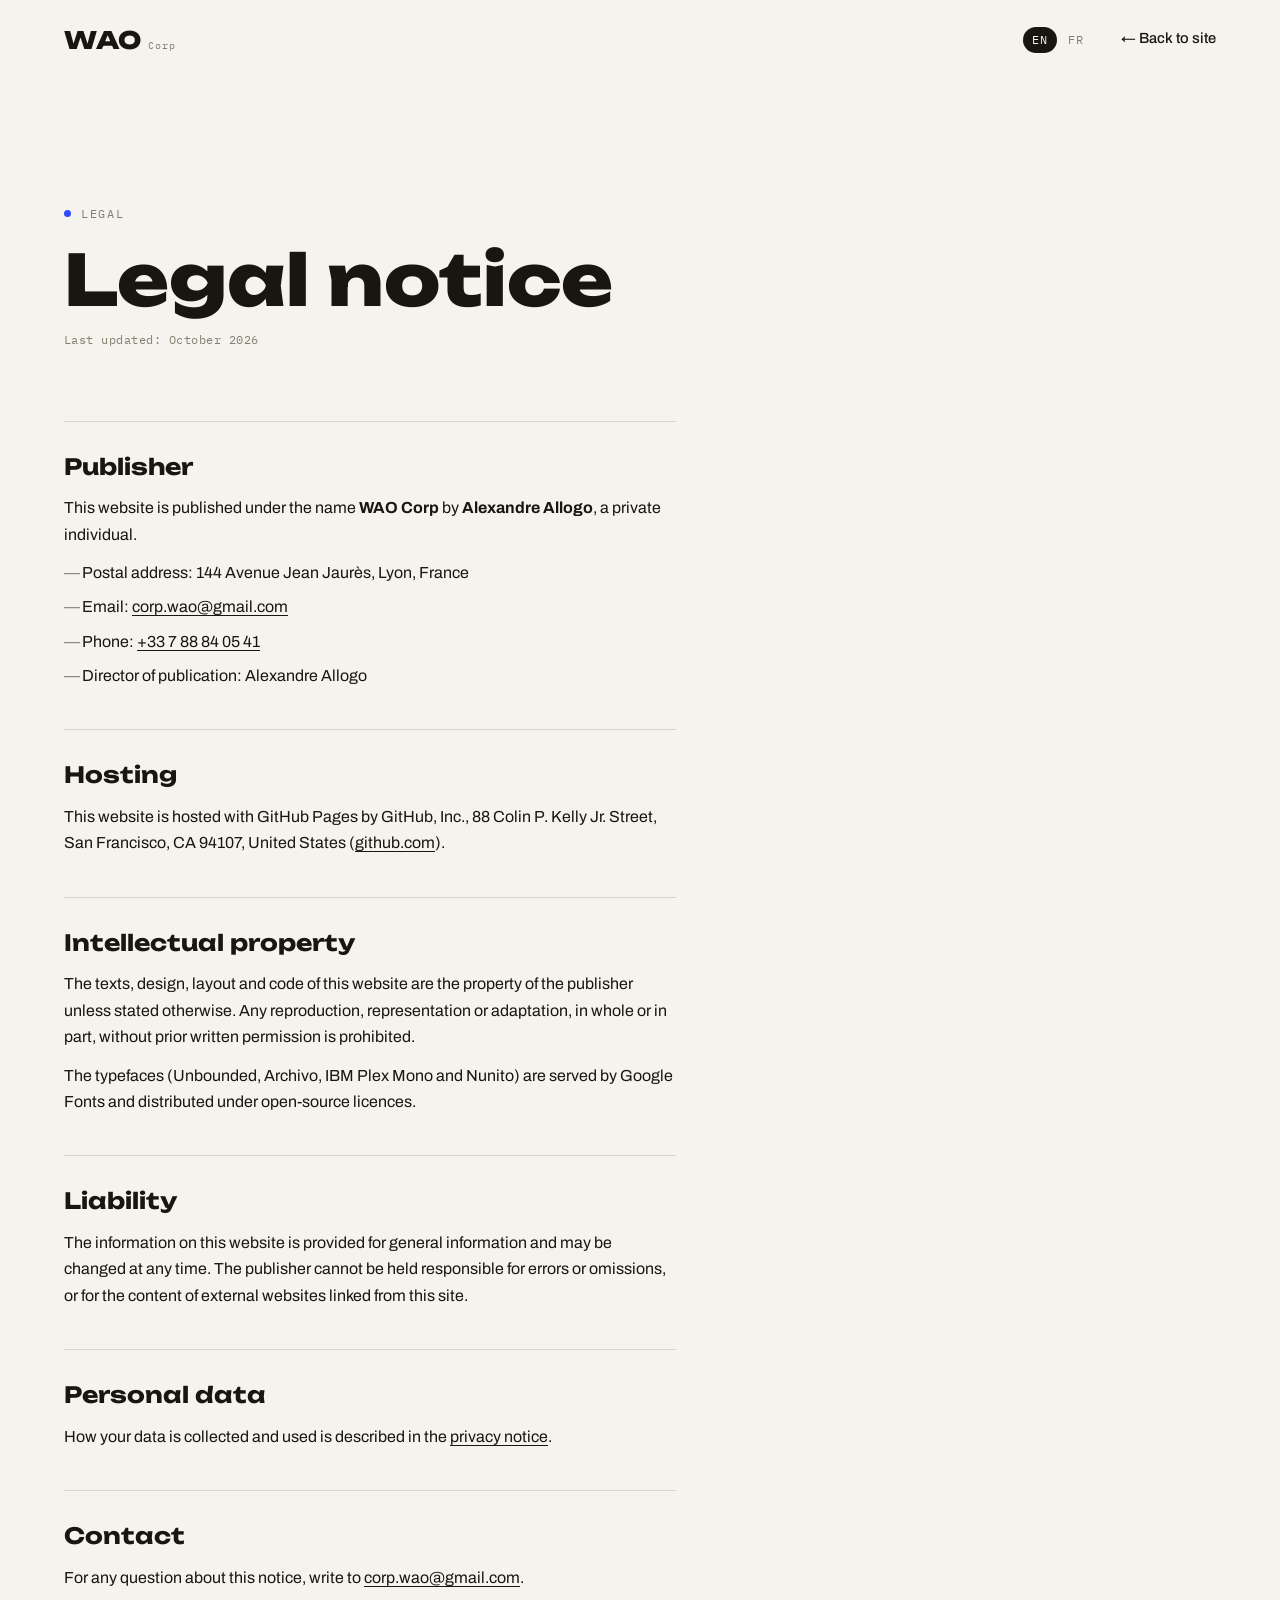
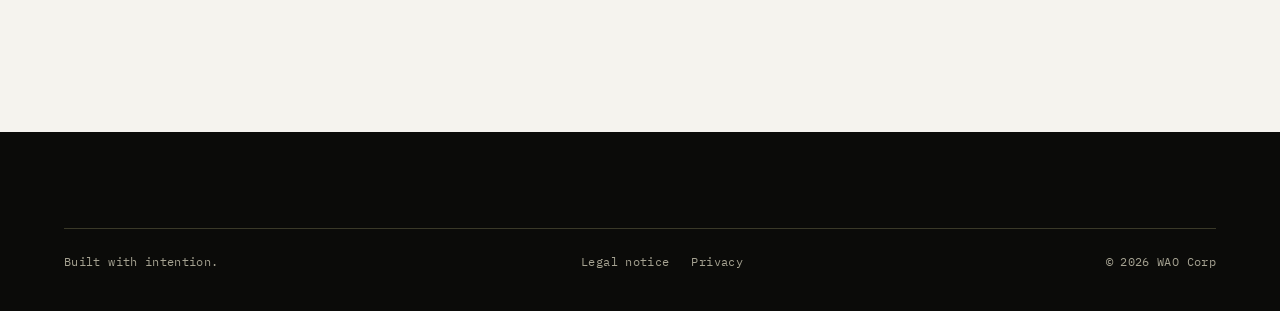
==== commit 5f44c9a8: "Add files via upload" ====
--- a/legal.html
+++ b/legal.html
@@ -6,6 +6,8 @@
 <title>Legal notice — WAO Corp</title>
 <meta name="description" content="Legal notice for the WAO Corp website: publisher, hosting and intellectual property.">
 <meta name="theme-color" content="#F5F3EE">
+<link rel="alternate" hreflang="en" href="https://corpwao.github.io/WAOCorp/legal.html">
+<link rel="alternate" hreflang="fr" href="https://corpwao.github.io/WAOCorp/fr/legal.html">
 <link rel="icon" href="favicon.svg" type="image/svg+xml">
 <link rel="icon" href="favicon-32.png" sizes="32x32" type="image/png">
 <link rel="apple-touch-icon" href="apple-touch-icon.png">
@@ -21,6 +23,7 @@
 <header class="site-header">
   <a href="index.html" class="logo">WAO<span>Corp</span></a>
   <div class="nav-right">
+    <div class="lang-switch" role="group" aria-label="Language"><span aria-current="true">EN</span><a href="fr/legal.html" hreflang="fr" lang="fr" aria-label="Français">FR</a></div>
     <a href="index.html" class="legal-back">← Back to site</a>
   </div>
 </header>
--- a/styles.css
+++ b/styles.css
@@ -1455,6 +1455,31 @@
 }
 
 /* ==========================================================================
+   Language switch (EN | FR)
+   ========================================================================== */
+
+.lang-switch {
+  display: flex;
+  align-items: center;
+  gap: 2px;
+  font-family: var(--font-mono);
+  font-size: 0.75rem;
+  letter-spacing: 0.08em;
+}
+.lang-switch span,
+.lang-switch a {
+  padding: 7px 9px;
+  border-radius: 999px;
+  line-height: 1;
+}
+.lang-switch span { background: var(--ink); color: var(--paper); }
+.lang-switch a { color: var(--grey); transition: color 0.3s ease; }
+.lang-switch a:hover { color: var(--ink); }
+
+/* French headlines run longer than the English ones */
+html[lang="fr"] .hero h1 { font-size: clamp(2.2rem, 5.2vw, 4.9rem); }
+
+/* ==========================================================================
    Legal pages (legal.html, privacy.html)
    ========================================================================== */
 
